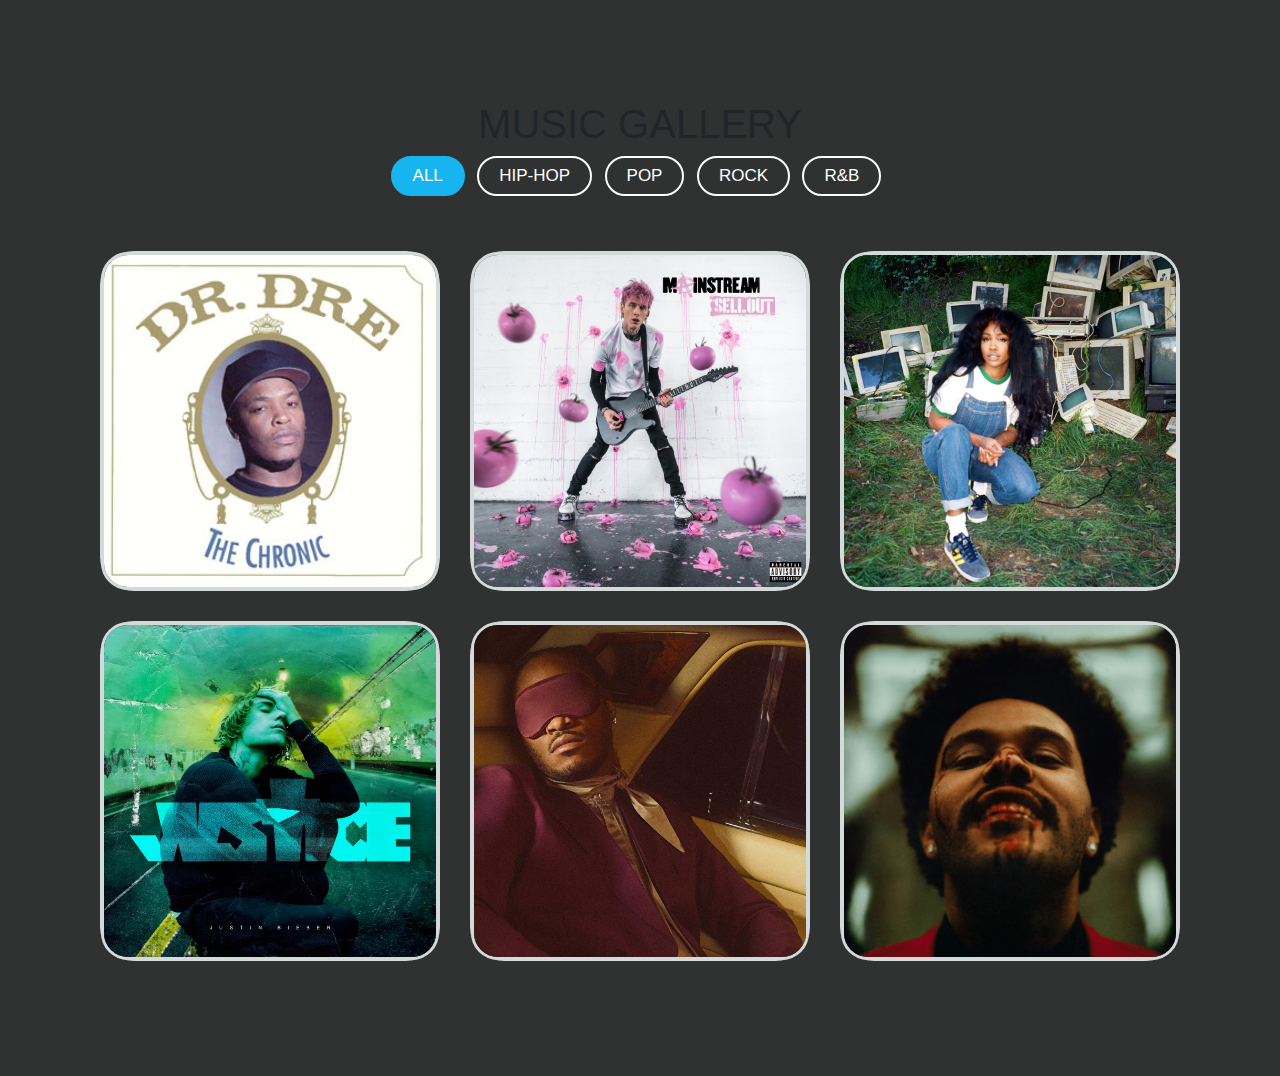
==== index.html @ 81d591f8 "First Commit" ====
<!DOCTYPE html>
<html lang="en">
<head>
    <meta charset="UTF-8">
    <link rel="stylesheet" href="/css/style.css">
    <link rel="stylesheet" href="https://cdn.jsdelivr.net/npm/bootstrap@4.3.1/dist/css/bootstrap.min.css" integrity="sha384-ggOyR0iXCbMQv3Xipma34MD+dH/1fQ784/j6cY/iJTQUOhcWr7x9JvoRxT2MZw1T" crossorigin="anonymous">

    <meta http-equiv="X-UA-Compatible" content="IE=edge">
    <meta name="viewport" content="width=device-width, initial-scale=1.0">
    <link rel="stylesheet" href="https://cdnjs.cloudflare.com/ajax/libs/font-awesome/6.1.1/css/all.min.css">
    
    <title>Music Gallery</title>
</head>
<body>
    <main>
    <section class="gallery">
        <h1>Music Gallery</h1>
        <div class='container'>

            <div class='row'>
                <div class='gallery-filter'>
                    
                  <span class='filter-item baller active' data-filter='all'>all</span>
                  <span class= "filter-item baller" data-filter='hiphop'>Hip-Hop</span>
                  <span class= "filter-item baller" data-filter='pop'>Pop</span>
                  <span class='filter-item baller' data-filter='rock'>Rock</span>
                    <span class='filter-item baller' data-filter="rnb">R&B</span>
                    </div>
                </div>
        
        
        <div class="container-fluid">
        <div class="row">
            <div class="gallery-item hiphop">
                <div class="gallery-item-inner">
                    <img src="images/thechronic.jpg" alt="ajbrown">
                </div>
            </div>
            <div class="gallery-item rock">
                <div class="gallery-item-inner">
                    <img src="images/mgk.jpeg" alt="bscott">
                </div>
            </div>
            <div class="gallery-item rnb">
                <div class="gallery-item-inner">
                    <img src="images/sza.webp" alt="kelce">
                </div>
            </div>
            <div class="gallery-item pop">
                <div class="gallery-item-inner">
                    <img src="images/bieber.webp" alt="team" class="img-responsive">
                </div>
            </div>
            <div class="gallery-item hiphop">
                <div class="gallery-item-inner">
                    <img src="images/future.webp" alt="hurts">
                </div>
            </div>
            <div class="gallery-item pop">
                <div class="gallery-item-inner">
                    <img src="images/weeknd.png" alt="slay">
                </div>
            </div>
        </div>

            <!--<div class="gallery-item camera">
                <div class="gallery-item-inner">
                    <img src="/css/offenseeagles.jpeg" alt="offense">
                </div>
            </div>
            <div class="gallery-item watch">
                <div class="gallery-item-inner">
                    <img src="/css/sanders.jpeg" alt="sanders">
                </div>
            </div>-->
        </div>
        </div>
    </section>
</main>
</body>
<script src="main.js"></script>
</html>
---- css/style.css ----
body{
	line-height: 1.5;
	font-family: system-ui, -apple-system, BlinkMacSystemFont, 'Segoe UI', Roboto, Oxygen, Ubuntu, Cantarell, 'Open Sans', 'Helvetica Neue', sans-serif;
}
*{
	margin:0;
	box-sizing: border-box;
}
h1{

  margin: auto;
  display: grid;
  justify-content: center;
  padding-top: 0%;
}
.fa-music{
  color: blue;
  display: grid;
  display: inline-block;
}
.row{
	display: flex;
	flex-wrap: wrap;
    
}
.row2{
	display: flex;
	flex-wrap: wrap;
    
}
img{
	max-width: 100%;
	vertical-align: middle;
}
.gallery{
    width: 100%;
    display: inline-block;
    min-height: 100vh;
    background-color: #303231;
    padding: 100px 0;
    text-transform: uppercase;
 }
.gallery .gallery-filter{
    padding: 0 15px;
    width: 100%;
    text-align: center;
    margin-bottom: 40px;
 }
.gallery .gallery-filter .filter-item{
   color: #ffffff;
   font-size: 17px;
   border: 2px solid white;
   text-transform: uppercase;
   display: inline-block;
   border-radius: 20px;
   margin-right: 8px;
   cursor: pointer;
   padding: 8px 20px 8px 20px;
   line-height: 1.2;
   transition: all 0.3s ease;
 }

 .gallery .gallery-filter .filter-item:hover{
    background-color:#16b5ef;
    transition: all 0.8s ease;
    border-color: rgb(5, 242, 242);
 }
 .container{
     max-width: 1170px;
     margin:auto;
 }

 .gallery .gallery-item{
    height: auto;
	width: calc(100% / 3);
	padding: 15px;
}
.gallery .gallery-item img{
    
    width: 100%;
    
    border: 3px solid #d4dad9;
    border-radius: 8%;
}

.gallery .gallery-item-inner{
    width: 100%;
  border: 1px solid #d4dad9;
  border-radius: 10%;
  height: 100%;
}
.gallery .gallery-item-inner img{
    height: 100%;
    object-fit: cover;
    position: relative;
}
.gallery .gallery-item-inner img:hover{
    
}

.gallery .gallery-filter .filter-item.active{
    color: white;
    border-color : #16b5ef;
    background: #16b5ef;
  }

.gallery .gallery-item.show{
	animation: fadeIn 0.5s ease;
}
@keyframes fadeIn{
	0%{
		opacity: 0;
	}
	100%{
		opacity: 1;
	}
}

.gallery .gallery-item.hide{
	display: none;
}
.gallery .gallery-item.show{
	animation: fadeIn 0.5s ease;
}
@keyframes fadeIn{
	0%{
		opacity: 0;
	}
	100%{
		opacity: 1;
	}
}

.gallery .gallery-item.hide{
	display: none;
}

@media(max-width: 491px){
	.gallery .gallery-item{
		width: 50%;
	}
}
@media(max-width: 667px){
    .gallery .gallery-item{
		width: 100%;
	}
	.gallery .gallery-filter .filter-item{
		margin-bottom: 10px;
	}
}
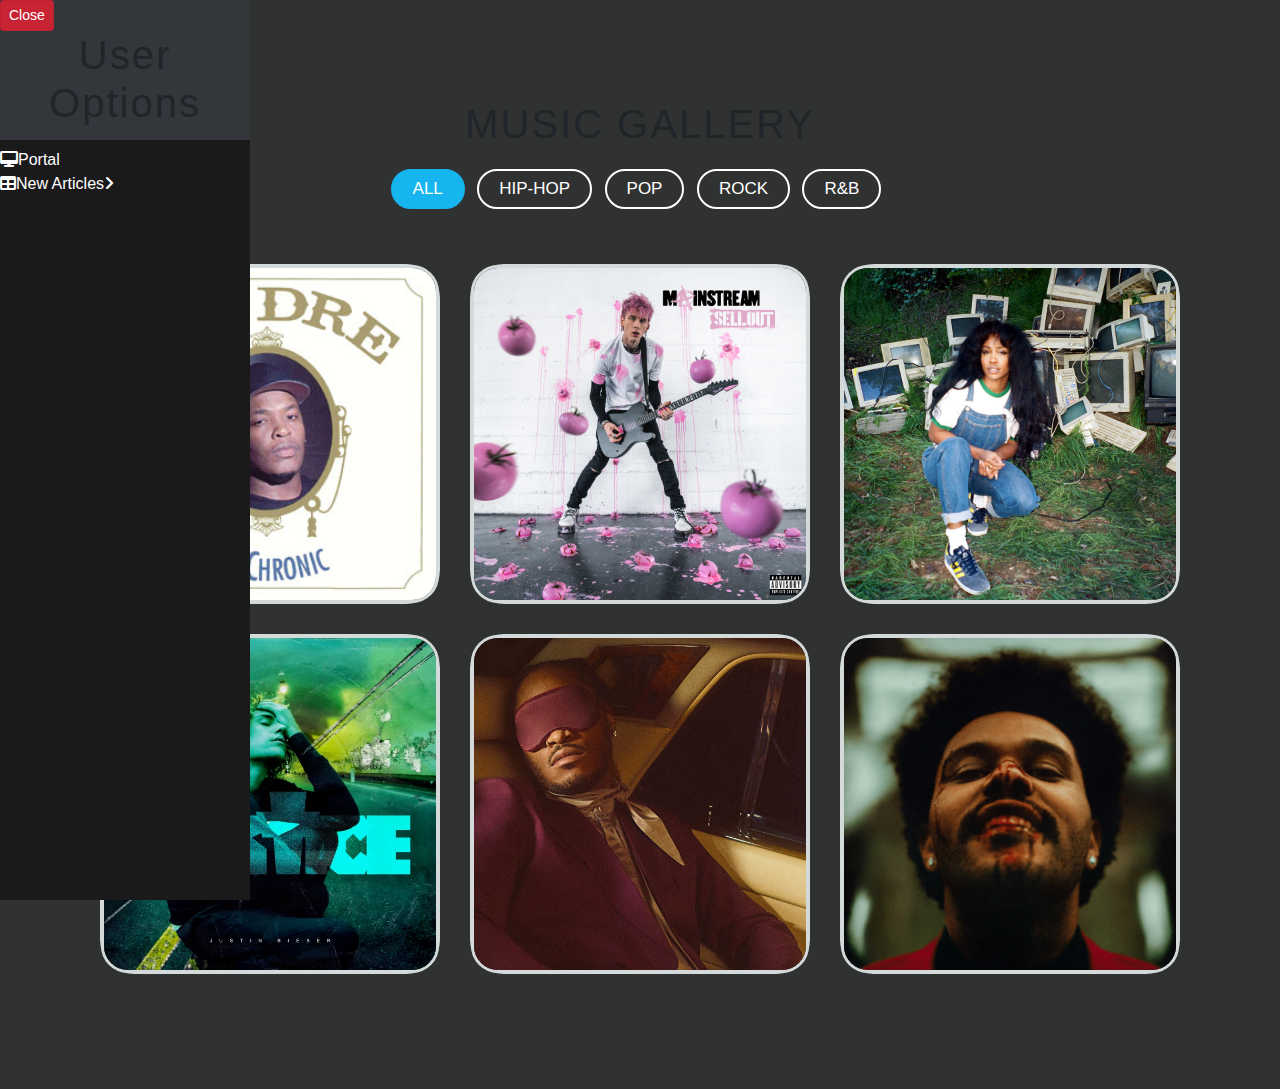
==== commit 0ed7195c: "." ====
--- a/index.html
+++ b/index.html
@@ -13,6 +13,34 @@
 </head>
 <body>
     <main>
+
+        <div class="menu-btn">
+            <i class="fas fa-bars"></i>
+        </div>
+
+<div class="side-bar">
+    <header>
+        <div class="close-btn">
+            <button class="btn btn-danger btn-sm">Close</button>
+        </div>
+        <h1>User Options</h1>
+    </header>
+
+
+    <div class="menu">
+        <div class="menu-item">
+            <a href="http://" target="_blank" rel="noopener noreferrer" class="menu-link"><i class="fas fa-desktop"></i>Portal</a>
+        </div>
+        <div class="menu-item">
+            <a class="sub-btn"><i class="fas fa-table"></i>New Articles<i class="fas fa-angle-right dropdown"></i></a>
+        </div>
+
+    </div>
+
+</div>
+
+
+
     <section class="gallery">
         <h1>Music Gallery</h1>
         <div class='container'>
--- a/css/style.css
+++ b/css/style.css
@@ -6,12 +6,62 @@
 	margin:0;
 	box-sizing: border-box;
 }
+
 h1{
 
   margin: auto;
   display: grid;
   justify-content: center;
   padding-top: 0%;
+}
+
+.menu-btn{
+  background-color: #303231;
+  position: absolute;
+  color: #efa30b;
+  font-size: 35px;
+  margin: 25px;
+  cursor: pointer;
+}
+
+.side-bar {
+  z-index: 2;
+  background-color: #1b1a1b;
+  backdrop-filter: blur(15px);
+  width: 250px;
+  height: 100vh;
+  position: fixed;
+  top: 0;
+  overflow-y: auto;
+  transition: 0.6s ease;
+  transition-property: left;
+}
+.side-bar::-webkit-scrollbar {
+  width: 0px;
+}
+
+.side-bar.active{
+  left: 0;
+ }
+
+
+header{
+  background: #33363a;
+}
+h1{
+  text-align: center;
+  font-weight: 500;
+  font-size: 25px;
+  padding-bottom: 13px;
+  font-family: sans-serif;
+  letter-spacing: 2px;
+}
+
+.menu{
+  color: white;
+}
+.menu-link{
+  color: white;
 }
 .fa-music{
   color: blue;
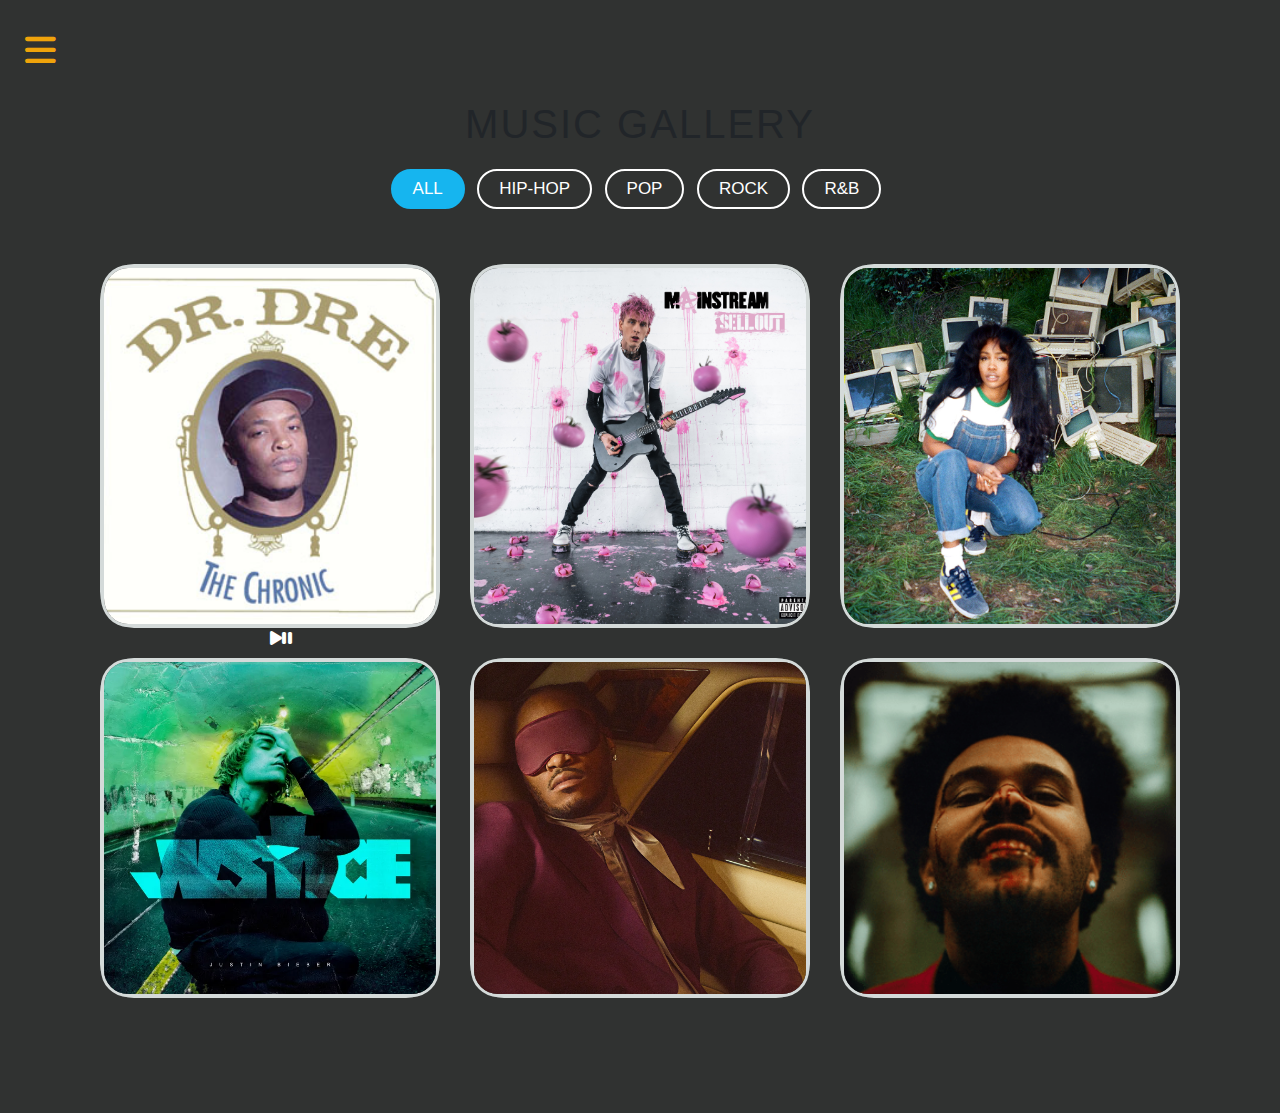
==== commit e51e64d8: "updates" ====
--- a/index.html
+++ b/index.html
@@ -4,40 +4,60 @@
     <meta charset="UTF-8">
     <link rel="stylesheet" href="/css/style.css">
     <link rel="stylesheet" href="https://cdn.jsdelivr.net/npm/bootstrap@4.3.1/dist/css/bootstrap.min.css" integrity="sha384-ggOyR0iXCbMQv3Xipma34MD+dH/1fQ784/j6cY/iJTQUOhcWr7x9JvoRxT2MZw1T" crossorigin="anonymous">
-
+    <script src="http://ajax.googleapis.com/ajax/libs/jquery/1.7.1/jquery.min.js" type="text/javascript"></script>
     <meta http-equiv="X-UA-Compatible" content="IE=edge">
     <meta name="viewport" content="width=device-width, initial-scale=1.0">
     <link rel="stylesheet" href="https://cdnjs.cloudflare.com/ajax/libs/font-awesome/6.1.1/css/all.min.css">
+    <title>Music Gallery</title>
+    </head>
     
-    <title>Music Gallery</title>
-</head>
-<body>
-    <main>
+    <body>
+        <main>
+    
+            <div class="menu-btn">
+                <i class="fas fa-bars"></i>
+            </div>
+    
+            <div class="side-bar">
+                <header>
+                    <div class="close-btn">
+                        <i class="fas fa-close"></i>
+                    </div>
+                    <h1>User Options</h1>
+                </header>
+    
+    
+                <div class="menu">
+                    <div class="menu-item">
+                        <a href="http://" target="_blank" rel="noopener noreferrer" class="menu-link"><i
+                                class="fas fa-desktop"></i>Portal</a>
+                    </div>
+                    <div class="menu-item">
+                        <a class="sub-btn"><i class="fas fa-table"></i>Stats
+                            <i class="fas fa-angle-right dropdown"></i></a>
+                            <div class="sub-menu">
+                                <a href="http://" class="sub-item menu-link">Most Played Song</a>
+                                <a href="http://" class="sub-item menu-link">Most Played Album</a>
+                                <a href="http://" class="sub-item menu-link">Most Played Artist</a>
+                            </div>
+                    </div>
+                    
+                        <div class="menu-item"><a href='#' class="menu-link">
+                            <i class='fas fa-th'></i>Forms</a>
+                        </div>
+                        <div class="menu-item">
+                            <a class ="sub-btn">
+                                <i class="fas fa-cogs"></i>Options <i class="fas fa-angle-right dropdown"></i>
+                            </a>
+                                <div class="sub-menu">
+                                    <a href="#" class="sub-item">Option1</a>
+                                    <a href="#" class="sub-item">Option2</a>
+                                </div>
+                        </div>
 
-        <div class="menu-btn">
-            <i class="fas fa-bars"></i>
-        </div>
-
-<div class="side-bar">
-    <header>
-        <div class="close-btn">
-            <button class="btn btn-danger btn-sm">Close</button>
-        </div>
-        <h1>User Options</h1>
-    </header>
-
-
-    <div class="menu">
-        <div class="menu-item">
-            <a href="http://" target="_blank" rel="noopener noreferrer" class="menu-link"><i class="fas fa-desktop"></i>Portal</a>
-        </div>
-        <div class="menu-item">
-            <a class="sub-btn"><i class="fas fa-table"></i>New Articles<i class="fas fa-angle-right dropdown"></i></a>
-        </div>
-
-    </div>
-
-</div>
+                </div>
+    
+            </div>
 
 
 
@@ -62,6 +82,7 @@
             <div class="gallery-item hiphop">
                 <div class="gallery-item-inner">
                     <img src="images/thechronic.jpg" alt="ajbrown">
+                    <i class="fas fa-play play-btn"><i class="fas fa-pause pause-btn"></i></i>
                 </div>
             </div>
             <div class="gallery-item rock">
@@ -107,4 +128,5 @@
 </main>
 </body>
 <script src="main.js"></script>
+
 </html>--- a/css/style.css
+++ b/css/style.css
@@ -24,17 +24,33 @@
   cursor: pointer;
 }
 
+.close-btn{
+  color: white;
+  cursor: pointer;
+}
+.close-btn:hover{
+  color: #efa30b;
+}
+.play-btn{
+  color: white;
+  margin-left: 50%;
+  cursor: pointer;
+}
+
+
 .side-bar {
   z-index: 2;
   background-color: #1b1a1b;
   backdrop-filter: blur(15px);
   width: 250px;
   height: 100vh;
+  left: -250px;
   position: fixed;
   top: 0;
   overflow-y: auto;
   transition: 0.6s ease;
   transition-property: left;
+  opacity: 80%;
 }
 .side-bar::-webkit-scrollbar {
   width: 0px;
@@ -63,11 +79,49 @@
 .menu-link{
   color: white;
 }
-.fa-music{
-  color: blue;
-  display: grid;
-  display: inline-block;
-}
+
+.side-bar .menu{
+  width: 100%;
+  margin-top: 30px;
+ }
+ .side-bar .menu .menu-item{
+  position: relative;
+  cursor: pointer;
+ }
+ .side-bar .menu .menu-item a{
+  color: #fff;
+  font-size: 16px;
+  text-decoration: none;
+  display: block;
+  padding: 5px 30px;
+  line-height: 60px;
+ }
+
+ .side-bar .menu .menu-item a:hover{
+  background: #3c3e3f;
+  transition: 0.3s ease;
+ }
+ .side-bar .menu .menu-item i{
+  margin-right: 15px;
+ }
+ 
+ .side-bar .menu .menu-item a .dropdown{
+  position: absolute;
+  right: 0;
+  margin: 20px;
+  transition: 0.3s ease;
+ }
+ .side-bar .menu .menu-item .sub-menu{
+  background: #262627;
+  display: none;
+ }
+ .side-bar .menu .menu-item .sub-menu a{
+  padding-left: 80px;
+ }
+ .rotate{
+  transform: rotate(90deg);
+ }
+
 .row{
 	display: flex;
 	flex-wrap: wrap;
@@ -144,9 +198,6 @@
     object-fit: cover;
     position: relative;
 }
-.gallery .gallery-item-inner img:hover{
-    
-}
 
 .gallery .gallery-filter .filter-item.active{
     color: white;
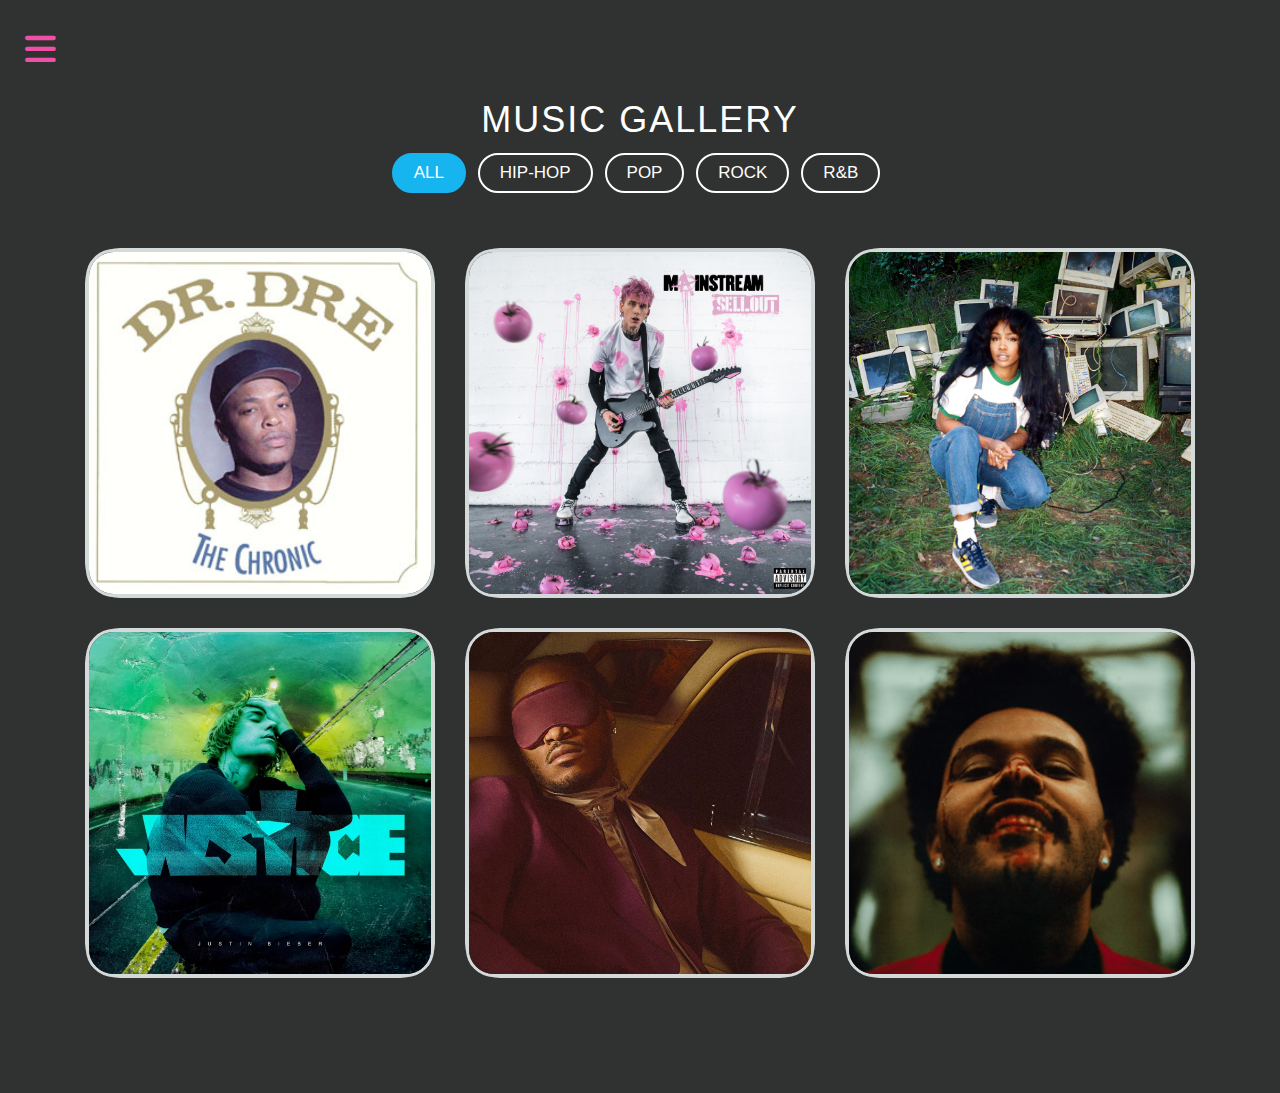
==== commit 14776a08: "new commit" ====
--- a/index.html
+++ b/index.html
@@ -3,7 +3,7 @@
 <head>
     <meta charset="UTF-8">
     <link rel="stylesheet" href="/css/style.css">
-    <link rel="stylesheet" href="https://cdn.jsdelivr.net/npm/bootstrap@4.3.1/dist/css/bootstrap.min.css" integrity="sha384-ggOyR0iXCbMQv3Xipma34MD+dH/1fQ784/j6cY/iJTQUOhcWr7x9JvoRxT2MZw1T" crossorigin="anonymous">
+    <link rel="stylesheet" href="https://maxcdn.bootstrapcdn.com/bootstrap/3.3.7/css/bootstrap.min.css" integrity="sha384-BVYiiSIFeK1dGmJRAkycuHAHRg32OmUcww7on3RYdg4Va+PmSTsz/K68vbdEjh4u" crossorigin="anonymous"/>
     <script src="http://ajax.googleapis.com/ajax/libs/jquery/1.7.1/jquery.min.js" type="text/javascript"></script>
     <meta http-equiv="X-UA-Compatible" content="IE=edge">
     <meta name="viewport" content="width=device-width, initial-scale=1.0">
@@ -13,11 +13,12 @@
     
     <body>
         <main>
-    
+
             <div class="menu-btn">
                 <i class="fas fa-bars"></i>
             </div>
-    
+
+
             <div class="side-bar">
                 <header>
                     <div class="close-btn">
@@ -26,6 +27,8 @@
                     <h1>User Options</h1>
                 </header>
     
+
+
     
                 <div class="menu">
                     <div class="menu-item">
@@ -33,15 +36,15 @@
                                 class="fas fa-desktop"></i>Portal</a>
                     </div>
                     <div class="menu-item">
-                        <a class="sub-btn"><i class="fas fa-table"></i>Stats
+                        <a class="sub-btn"><i class="fas fa-music"></i>Music
                             <i class="fas fa-angle-right dropdown"></i></a>
                             <div class="sub-menu">
-                                <a href="http://" class="sub-item menu-link">Most Played Song</a>
-                                <a href="http://" class="sub-item menu-link">Most Played Album</a>
-                                <a href="http://" class="sub-item menu-link">Most Played Artist</a>
+                                <a href="/upload.html" class="sub-item menu-link" id="upload-btn"><i class="fas fa-upload"></i>Upload</a>
+                                <a href="http://" class="sub-item menu-link" id="disc-btn"><i class="fas fa-pen"></i>Discussion</a>
+                                <div class="sub-item menu-link share-btn"><i class="fas fa-comment"></i>Share</div>
                             </div>
                     </div>
-                    
+
                         <div class="menu-item"><a href='#' class="menu-link">
                             <i class='fas fa-th'></i>Forms</a>
                         </div>
@@ -55,14 +58,43 @@
                                 </div>
                         </div>
 
+                        <div class="social-container">
+                            <div class="share-social btn btn-block" onclick="openPopup()">
+                                <h5>Share Your Review </h5>
+                                <i class="fab fa-twitter fa-2x sm-btn"></i>
+                                <i class="fab fa-instagram fa-2x sm-btn"></i>
+                                <i class ="fab fa-linkedin fa-2x sm-btn"></i>
+                            </div>
+                        </div>
+
+
                 </div>
     
             </div>
 
 
 
+
     <section class="gallery">
+
+        
+        <div class="popup-container" id="popup">
+            <h5>Share Your Review</h5>
+            <a href="https://instagram.com"><button type="submit" class="sm-icon instagram">
+                <i class="fab fa-instagram fa-3x"></i></button></a>
+            <button type="submit" class="sm-icon linkedin">
+                <i class="fab fa-linkedin fa-3x"></i></button>
+        
+            <button type="submit" class="sm-icon twitter">
+                <i class="fab fa-twitter fa-3x"></i></button>
+                
+                <button class="btn btn-primary btn-block popup-close" onclick="closePopup()">Close</button>
+            
+        </div>
+
+        <body id="bootstrap-overrides">
         <h1>Music Gallery</h1>
+        </body>
         <div class='container'>
 
             <div class='row'>
@@ -82,7 +114,7 @@
             <div class="gallery-item hiphop">
                 <div class="gallery-item-inner">
                     <img src="images/thechronic.jpg" alt="ajbrown">
-                    <i class="fas fa-play play-btn"><i class="fas fa-pause pause-btn"></i></i>
+                    
                 </div>
             </div>
             <div class="gallery-item rock">
@@ -124,9 +156,12 @@
             </div>-->
         </div>
         </div>
+
+        
     </section>
 </main>
+
+<script src="main.js"></script>
 </body>
-<script src="main.js"></script>
 
 </html>--- a/css/style.css
+++ b/css/style.css
@@ -5,10 +5,11 @@
 *{
 	margin:0;
 	box-sizing: border-box;
-}
-
-h1{
-
+
+}
+
+#bootstrap-overrides h1{
+color: white;
   margin: auto;
   display: grid;
   justify-content: center;
@@ -18,26 +19,65 @@
 .menu-btn{
   background-color: #303231;
   position: absolute;
-  color: #efa30b;
+  color: #ef50a5;
   font-size: 35px;
   margin: 25px;
   cursor: pointer;
 }
 
+.popup-container{
+  width: 400px;
+  height: 30vh;
+  color: rgb(37, 84, 141);
+  background-color: #b8bec2;
+  position: fixed;
+  top: 50%;
+  left: 50%;
+  transform: translate(-50%, -50%);
+  display: none;
+  flex-wrap: wrap;
+  align-items: center;
+  justify-content: center;
+  z-index: 2;
+
+  box-shadow: 5px 5px 10px 700px rgba(46, 45, 45, 0.8);
+  
+}
+
+
+.popup-container .sm-icon{
+  padding: none;
+  border: none;
+  background-color: inherit;
+
+}
+
+.popup-container .sm-icon:hover{
+  color: #f8f8f8;
+  margin-bottom: 10px;
+  transition: 0.2s ease-in;
+}
+
+.popup-container a{
+  color: inherit;
+}
+
+
 .close-btn{
   color: white;
   cursor: pointer;
 }
 .close-btn:hover{
-  color: #efa30b;
+  color: #ef0b85;
 }
 .play-btn{
   color: white;
-  margin-left: 50%;
-  cursor: pointer;
-}
-
-
+  margin-left: 45%;
+}
+
+.side-bar h1{
+  color: white;
+}
 .side-bar {
   z-index: 2;
   background-color: #1b1a1b;
@@ -71,6 +111,7 @@
   padding-bottom: 13px;
   font-family: sans-serif;
   letter-spacing: 2px;
+  color: #d4dad9;
 }
 
 .menu{
@@ -118,6 +159,22 @@
  .side-bar .menu .menu-item .sub-menu a{
   padding-left: 80px;
  }
+
+ .share-btn{
+    color: #fff;
+    font-size: 16px;
+    text-decoration: none;
+    display: block;
+    padding: 5px 30px;
+    line-height: 60px;
+    padding-left: 80px;
+ }
+
+ .share-btn:hover{
+  background: #3c3e3f;
+  transition: 0.3s ease;
+ }
+
  .rotate{
   transform: rotate(90deg);
  }
@@ -131,6 +188,9 @@
 	display: flex;
 	flex-wrap: wrap;
     
+}
+.row3{
+  justify-content: center;
 }
 img{
 	max-width: 100%;
@@ -164,25 +224,21 @@
    transition: all 0.3s ease;
  }
 
- .gallery .gallery-filter .filter-item:hover{
-    background-color:#16b5ef;
-    transition: all 0.8s ease;
-    border-color: rgb(5, 242, 242);
- }
+
  .container{
      max-width: 1170px;
      margin:auto;
  }
 
- .gallery .gallery-item{
-    height: auto;
-	width: calc(100% / 3);
-	padding: 15px;
-}
+ .gallery .gallery-item {
+   height: auto;
+   width: calc(100% / 3);
+   padding: 15px;
+ }
 .gallery .gallery-item img{
     
     width: 100%;
-    
+    height: auto;
     border: 3px solid #d4dad9;
     border-radius: 8%;
 }
@@ -208,6 +264,8 @@
 .gallery .gallery-item.show{
 	animation: fadeIn 0.5s ease;
 }
+
+
 @keyframes fadeIn{
 	0%{
 		opacity: 0;
@@ -223,6 +281,25 @@
 .gallery .gallery-item.show{
 	animation: fadeIn 0.5s ease;
 }
+.share-social{
+  margin-top: 25%;
+  background-color: #d4dad9;
+  color: #0c465b;
+
+  
+}
+
+
+.gallery .sm-btn{
+  margin-right: 7px;
+  cursor: pointer;
+}
+
+.gallery .share-social h5{
+  
+ 
+}
+
 @keyframes fadeIn{
 	0%{
 		opacity: 0;
@@ -249,3 +326,46 @@
 		margin-bottom: 10px;
 	}
 }
+
+.container-upload{
+  display: grid;
+  margin: 146px 30% 0px 30%;
+
+  
+}
+.container-upload label{
+  display: grid;
+  padding-top: 10px;
+}
+.container-upload select{
+  padding-bottom: 0.5rem;
+}
+
+input {
+  display: flex;
+  align-items: center;
+  justify-content: center;
+  margin: 0 auto;
+  margin-bottom: 10px;
+}
+
+#description{
+  padding-bottom: 1rem;
+}
+#comments{
+padding-bottom: 3rem;
+}
+#fav-song{
+padding-bottom: 3rem;
+}
+
+.submit-btn{
+  margin-right: 1rem;
+  
+}
+.container-upload form .row{
+  display: inline-flex;
+  width: 100%;
+  margin-top: 10px;
+  justify-content: center;
+}